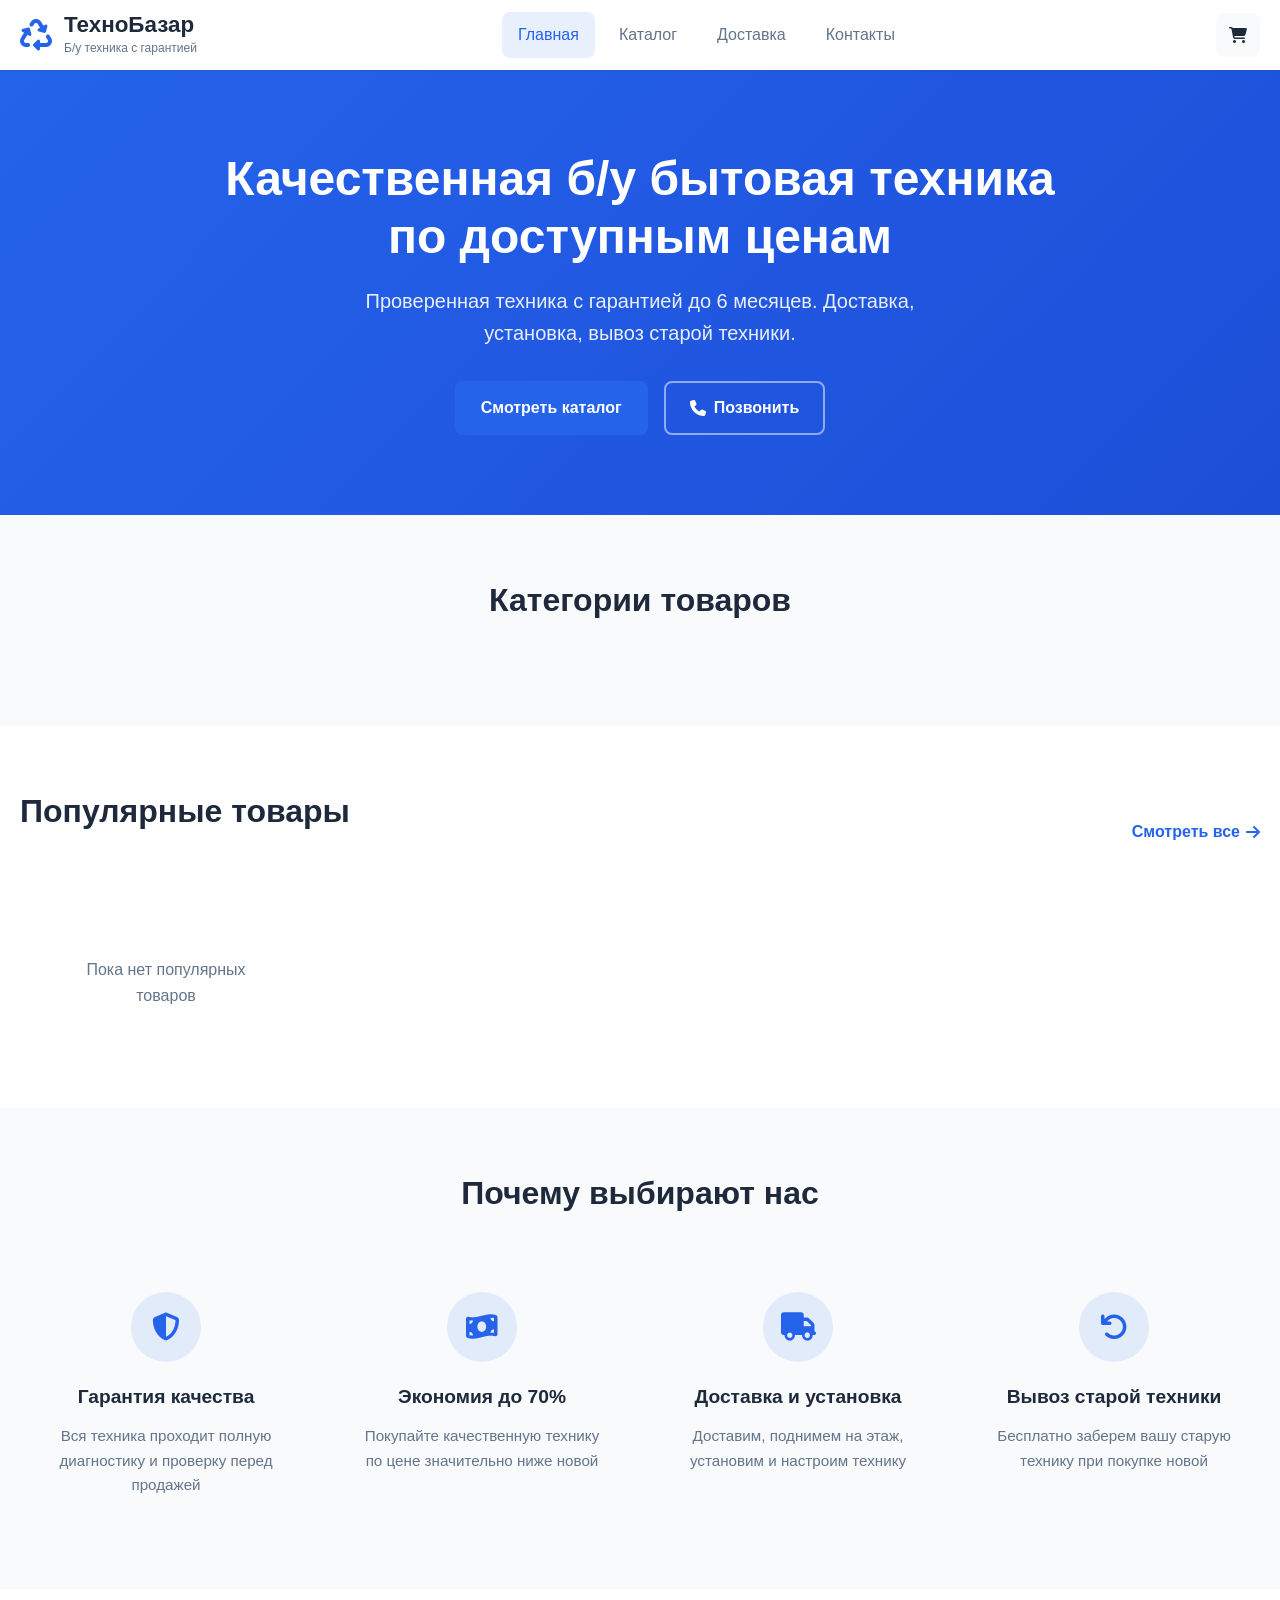
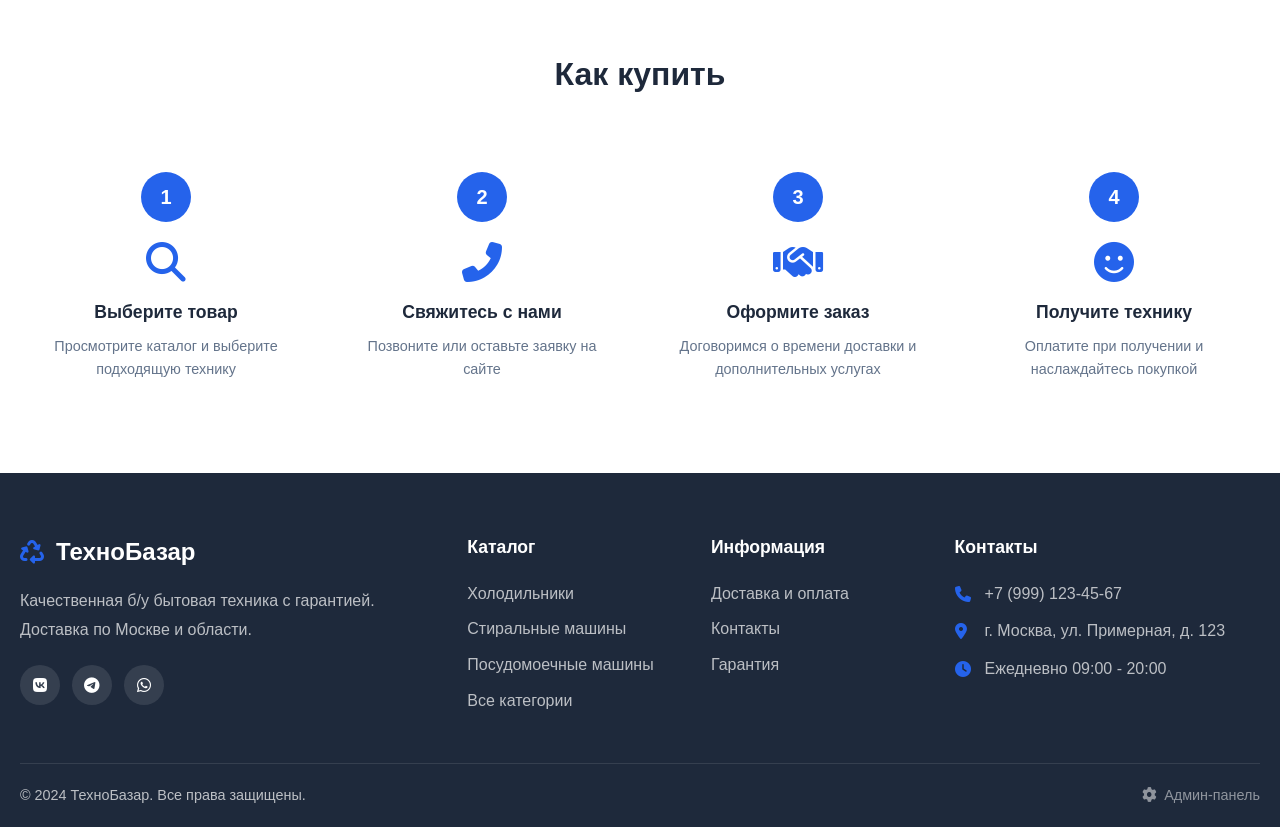
==== index.html @ 9d98b889 "Initial commit" ====
<!DOCTYPE html>
<html lang="ru">
<head>
    <meta charset="UTF-8">
    <meta name="viewport" content="width=device-width, initial-scale=1.0">
    <title>ТехноБазар - Б/у бытовая техника с гарантией</title>
    <link rel="stylesheet" href="css/style.css">
    <link rel="stylesheet" href="https://cdnjs.cloudflare.com/ajax/libs/font-awesome/6.4.0/css/all.min.css">
</head>
<body>
    <!-- Header -->
    <header class="header">
        <div class="container">
            <div class="header-content">
                <a href="index.html" class="logo">
                    <i class="fas fa-recycle"></i>
                    <div class="logo-text">
                        <span class="logo-name">ТехноБазар</span>
                        <span class="logo-tagline">Б/у техника с гарантией</span>
                    </div>
                </a>
                
                <nav class="main-nav" id="mainNav">
                    <a href="index.html" class="active">Главная</a>
                    <a href="catalog.html">Каталог</a>
                    <a href="delivery.html">Доставка</a>
                    <a href="contacts.html">Контакты</a>
                </nav>
                
                <div class="header-actions">
                    <a href="cart.html" class="cart-btn">
                        <i class="fas fa-shopping-cart"></i>
                        <span class="cart-count" id="cartCount">0</span>
                    </a>
                    <button class="mobile-menu-btn" id="mobileMenuBtn">
                        <i class="fas fa-bars"></i>
                    </button>
                </div>
            </div>
        </div>
    </header>

    <!-- Hero Section -->
    <section class="hero">
        <div class="container">
            <div class="hero-content">
                <h1>Качественная б/у бытовая техника<br>по доступным ценам</h1>
                <p>Проверенная техника с гарантией до 6 месяцев. Доставка, установка, вывоз старой техники.</p>
                <div class="hero-buttons">
                    <a href="catalog.html" class="btn btn-primary">Смотреть каталог</a>
                    <a href="tel:+79991234567" class="btn btn-outline">
                        <i class="fas fa-phone"></i> Позвонить
                    </a>
                </div>
            </div>
        </div>
    </section>

    <!-- Categories Section -->
    <section class="categories-section">
        <div class="container">
            <h2 class="section-title">Категории товаров</h2>
            <div class="categories-grid" id="categoriesGrid">
                <!-- Categories will be loaded by JS -->
            </div>
        </div>
    </section>

    <!-- Popular Products Section -->
    <section class="products-section">
        <div class="container">
            <div class="section-header">
                <h2 class="section-title">Популярные товары</h2>
                <a href="catalog.html" class="view-all">Смотреть все <i class="fas fa-arrow-right"></i></a>
            </div>
            <div class="products-grid" id="popularProducts">
                <!-- Products will be loaded by JS -->
            </div>
        </div>
    </section>

    <!-- Features Section -->
    <section class="features-section">
        <div class="container">
            <h2 class="section-title">Почему выбирают нас</h2>
            <div class="features-grid">
                <div class="feature-card">
                    <div class="feature-icon">
                        <i class="fas fa-shield-alt"></i>
                    </div>
                    <h3>Гарантия качества</h3>
                    <p>Вся техника проходит полную диагностику и проверку перед продажей</p>
                </div>
                <div class="feature-card">
                    <div class="feature-icon">
                        <i class="fas fa-money-bill-wave"></i>
                    </div>
                    <h3>Экономия до 70%</h3>
                    <p>Покупайте качественную технику по цене значительно ниже новой</p>
                </div>
                <div class="feature-card">
                    <div class="feature-icon">
                        <i class="fas fa-truck"></i>
                    </div>
                    <h3>Доставка и установка</h3>
                    <p>Доставим, поднимем на этаж, установим и настроим технику</p>
                </div>
                <div class="feature-card">
                    <div class="feature-icon">
                        <i class="fas fa-undo"></i>
                    </div>
                    <h3>Вывоз старой техники</h3>
                    <p>Бесплатно заберем вашу старую технику при покупке новой</p>
                </div>
            </div>
        </div>
    </section>

    <!-- How to Buy Section -->
    <section class="how-to-buy-section">
        <div class="container">
            <h2 class="section-title">Как купить</h2>
            <div class="steps-grid">
                <div class="step-card">
                    <div class="step-number">1</div>
                    <i class="fas fa-search"></i>
                    <h3>Выберите товар</h3>
                    <p>Просмотрите каталог и выберите подходящую технику</p>
                </div>
                <div class="step-card">
                    <div class="step-number">2</div>
                    <i class="fas fa-phone-alt"></i>
                    <h3>Свяжитесь с нами</h3>
                    <p>Позвоните или оставьте заявку на сайте</p>
                </div>
                <div class="step-card">
                    <div class="step-number">3</div>
                    <i class="fas fa-handshake"></i>
                    <h3>Оформите заказ</h3>
                    <p>Договоримся о времени доставки и дополнительных услугах</p>
                </div>
                <div class="step-card">
                    <div class="step-number">4</div>
                    <i class="fas fa-smile"></i>
                    <h3>Получите технику</h3>
                    <p>Оплатите при получении и наслаждайтесь покупкой</p>
                </div>
            </div>
        </div>
    </section>

    <!-- Footer -->
    <footer class="footer">
        <div class="container">
            <div class="footer-content">
                <div class="footer-about">
                    <div class="footer-logo">
                        <i class="fas fa-recycle"></i>
                        <span>ТехноБазар</span>
                    </div>
                    <p>Качественная б/у бытовая техника с гарантией. Доставка по Москве и области.</p>
                    <div class="social-links">
                        <a href="#"><i class="fab fa-vk"></i></a>
                        <a href="#"><i class="fab fa-telegram"></i></a>
                        <a href="#"><i class="fab fa-whatsapp"></i></a>
                    </div>
                </div>
                <div class="footer-links">
                    <h4>Каталог</h4>
                    <ul>
                        <li><a href="catalog.html?category=refrigerators">Холодильники</a></li>
                        <li><a href="catalog.html?category=washing-machines">Стиральные машины</a></li>
                        <li><a href="catalog.html?category=dishwashers">Посудомоечные машины</a></li>
                        <li><a href="catalog.html">Все категории</a></li>
                    </ul>
                </div>
                <div class="footer-links">
                    <h4>Информация</h4>
                    <ul>
                        <li><a href="delivery.html">Доставка и оплата</a></li>
                        <li><a href="contacts.html">Контакты</a></li>
                        <li><a href="warranty.html">Гарантия</a></li>
                    </ul>
                </div>
                <div class="footer-contacts">
                    <h4>Контакты</h4>
                    <p><i class="fas fa-phone"></i> <span id="footerPhone">+7 (999) 123-45-67</span></p>
                    <p><i class="fas fa-map-marker-alt"></i> <span id="footerAddress">г. Москва, ул. Примерная, д. 123</span></p>
                    <p><i class="fas fa-clock"></i> Ежедневно 09:00 - 20:00</p>
                </div>
            </div>
            <div class="footer-bottom">
                <p>&copy; 2024 ТехноБазар. Все права защищены.</p>
                <a href="admin/" class="admin-link"><i class="fas fa-cog"></i> Админ-панель</a>
            </div>
        </div>
    </footer>

    <script src="js/data.js"></script>
    <script src="js/cart.js"></script>
    <script src="js/main.js"></script>
</body>
</html>
---- css/style.css ----
/* ============================================
   ТЕХНОБАЗАР - Main Styles
   ============================================ */

/* CSS Variables */
:root {
    --primary: #2563eb;
    --primary-dark: #1d4ed8;
    --primary-light: #3b82f6;
    --secondary: #10b981;
    --accent: #f59e0b;
    --dark: #1e293b;
    --light: #f8fafc;
    --gray: #64748b;
    --gray-light: #e2e8f0;
    --danger: #ef4444;
    --success: #22c55e;
    --warning: #f59e0b;
    --white: #ffffff;
    --shadow-sm: 0 1px 2px rgba(0, 0, 0, 0.05);
    --shadow: 0 4px 6px -1px rgba(0, 0, 0, 0.1);
    --shadow-lg: 0 10px 15px -3px rgba(0, 0, 0, 0.1);
    --radius-sm: 8px;
    --radius: 12px;
    --radius-lg: 16px;
    --transition: all 0.3s ease;
}

/* Reset & Base */
*, *::before, *::after {
    box-sizing: border-box;
    margin: 0;
    padding: 0;
}

html {
    font-size: 16px;
    scroll-behavior: smooth;
}

body {
    font-family: -apple-system, BlinkMacSystemFont, 'Segoe UI', Roboto, 'Helvetica Neue', Arial, sans-serif;
    line-height: 1.6;
    color: var(--dark);
    background: var(--light);
}

a {
    color: inherit;
    text-decoration: none;
}

img {
    max-width: 100%;
    height: auto;
    display: block;
}

button {
    font-family: inherit;
    cursor: pointer;
}

/* Container */
.container {
    max-width: 1280px;
    margin: 0 auto;
    padding: 0 20px;
}

/* ============================================
   HEADER
   ============================================ */
.header {
    background: var(--white);
    box-shadow: var(--shadow-sm);
    position: sticky;
    top: 0;
    z-index: 100;
}

.header-content {
    display: flex;
    align-items: center;
    justify-content: space-between;
    height: 70px;
}

.logo {
    display: flex;
    align-items: center;
    gap: 12px;
}

.logo i {
    font-size: 2rem;
    color: var(--primary);
}

.logo-text {
    display: flex;
    flex-direction: column;
}

.logo-name {
    font-size: 1.4rem;
    font-weight: 700;
    color: var(--dark);
    line-height: 1.2;
}

.logo-tagline {
    font-size: 0.75rem;
    color: var(--gray);
}

.main-nav {
    display: flex;
    gap: 8px;
}

.main-nav a {
    padding: 10px 16px;
    border-radius: var(--radius-sm);
    font-weight: 500;
    color: var(--gray);
    transition: var(--transition);
}

.main-nav a:hover,
.main-nav a.active {
    color: var(--primary);
    background: rgba(37, 99, 235, 0.1);
}

.header-actions {
    display: flex;
    align-items: center;
    gap: 16px;
}

.cart-btn {
    position: relative;
    width: 44px;
    height: 44px;
    display: flex;
    align-items: center;
    justify-content: center;
    background: var(--light);
    border-radius: var(--radius-sm);
    color: var(--dark);
    transition: var(--transition);
}

.cart-btn:hover {
    background: var(--primary);
    color: var(--white);
}

.cart-btn.active {
    background: var(--primary);
    color: var(--white);
}

.cart-count {
    position: absolute;
    top: -5px;
    right: -5px;
    background: var(--danger);
    color: white;
    font-size: 0.7rem;
    font-weight: 700;
    width: 20px;
    height: 20px;
    border-radius: 50%;
    display: flex;
    align-items: center;
    justify-content: center;
    display: none;
}

.mobile-menu-btn {
    display: none;
    width: 44px;
    height: 44px;
    background: none;
    border: none;
    font-size: 1.3rem;
    color: var(--dark);
}

/* ============================================
   HERO SECTION
   ============================================ */
.hero {
    background: linear-gradient(135deg, var(--primary) 0%, var(--primary-dark) 100%);
    color: white;
    padding: 80px 0;
    text-align: center;
}

.hero-content h1 {
    font-size: 3rem;
    font-weight: 800;
    margin-bottom: 20px;
    line-height: 1.2;
}

.hero-content p {
    font-size: 1.25rem;
    opacity: 0.9;
    max-width: 600px;
    margin: 0 auto 32px;
}

.hero-buttons {
    display: flex;
    gap: 16px;
    justify-content: center;
    flex-wrap: wrap;
}

/* Buttons */
.btn {
    display: inline-flex;
    align-items: center;
    justify-content: center;
    gap: 8px;
    padding: 12px 24px;
    border-radius: var(--radius-sm);
    font-weight: 600;
    font-size: 1rem;
    border: 2px solid transparent;
    transition: var(--transition);
    cursor: pointer;
}

.btn-primary {
    background: var(--primary);
    color: white;
}

.btn-primary:hover {
    background: var(--primary-dark);
    transform: translateY(-2px);
    box-shadow: var(--shadow-lg);
}

.btn-outline {
    background: transparent;
    color: white;
    border-color: rgba(255, 255, 255, 0.5);
}

.btn-outline:hover {
    background: rgba(255, 255, 255, 0.1);
    border-color: white;
}

.btn-white {
    background: white;
    color: var(--primary);
}

.btn-white:hover {
    background: var(--light);
}

.btn-lg {
    padding: 16px 32px;
    font-size: 1.1rem;
}

.btn-sm {
    padding: 8px 16px;
    font-size: 0.9rem;
}

.btn-block {
    width: 100%;
}

.btn-text {
    background: none;
    color: var(--gray);
    padding: 8px;
}

.btn-text:hover {
    color: var(--danger);
}

.btn:disabled {
    opacity: 0.5;
    cursor: not-allowed;
}

/* ============================================
   CATEGORIES SECTION
   ============================================ */
.categories-section {
    padding: 60px 0;
}

.section-title {
    font-size: 2rem;
    font-weight: 700;
    text-align: center;
    margin-bottom: 40px;
    color: var(--dark);
}

.categories-grid {
    display: grid;
    grid-template-columns: repeat(auto-fit, minmax(280px, 1fr));
    gap: 24px;
}

.category-card {
    background: white;
    padding: 32px;
    border-radius: var(--radius);
    text-align: center;
    box-shadow: var(--shadow-sm);
    transition: var(--transition);
    border: 2px solid transparent;
}

.category-card:hover {
    transform: translateY(-5px);
    box-shadow: var(--shadow-lg);
    border-color: var(--primary);
}

.category-icon {
    font-size: 3rem;
    margin-bottom: 16px;
}

.category-card h3 {
    font-size: 1.25rem;
    margin-bottom: 8px;
}

.category-card p {
    color: var(--gray);
    font-size: 0.95rem;
    margin-bottom: 16px;
}

.category-link {
    color: var(--primary);
    font-weight: 600;
    display: inline-flex;
    align-items: center;
    gap: 6px;
}

.category-link i {
    transition: transform 0.2s;
}

.category-card:hover .category-link i {
    transform: translateX(4px);
}

/* ============================================
   PRODUCTS SECTION
   ============================================ */
.products-section {
    padding: 60px 0;
    background: white;
}

.section-header {
    display: flex;
    justify-content: space-between;
    align-items: center;
    margin-bottom: 40px;
}

.view-all {
    color: var(--primary);
    font-weight: 600;
    display: flex;
    align-items: center;
    gap: 6px;
}

.view-all:hover {
    gap: 10px;
}

.products-grid {
    display: grid;
    grid-template-columns: repeat(auto-fill, minmax(280px, 1fr));
    gap: 24px;
}

.product-card {
    background: white;
    border-radius: var(--radius);
    overflow: hidden;
    box-shadow: var(--shadow-sm);
    transition: var(--transition);
    border: 1px solid var(--gray-light);
}

.product-card:hover {
    transform: translateY(-5px);
    box-shadow: var(--shadow-lg);
}

.product-link {
    display: block;
}

.product-image {
    position: relative;
    aspect-ratio: 1;
    overflow: hidden;
    background: var(--light);
}

.product-image img {
    width: 100%;
    height: 100%;
    object-fit: cover;
    transition: transform 0.5s;
}

.product-card:hover .product-image img {
    transform: scale(1.05);
}

.product-badge {
    position: absolute;
    top: 12px;
    left: 12px;
    background: var(--danger);
    color: white;
    padding: 4px 12px;
    border-radius: 20px;
    font-size: 0.8rem;
    font-weight: 600;
}

.product-badge.popular {
    background: var(--accent);
}

.product-info {
    padding: 20px;
}

.product-category {
    font-size: 0.85rem;
    color: var(--primary);
    font-weight: 600;
    text-transform: uppercase;
    letter-spacing: 0.5px;
}

.product-name {
    font-size: 1.1rem;
    font-weight: 600;
    margin: 8px 0 12px;
    color: var(--dark);
    line-height: 1.4;
}

.product-specs {
    display: flex;
    gap: 16px;
    margin-bottom: 16px;
}

.product-specs span {
    font-size: 0.85rem;
    color: var(--gray);
}

.product-specs i {
    color: var(--accent);
}

.product-price {
    display: flex;
    align-items: center;
    gap: 12px;
}

.current-price {
    font-size: 1.4rem;
    font-weight: 700;
    color: var(--primary);
}

.old-price {
    font-size: 1rem;
    color: var(--gray);
    text-decoration: line-through;
}

.add-to-cart {
    width: 100%;
    padding: 14px;
    background: var(--primary);
    color: white;
    border: none;
    font-weight: 600;
    transition: var(--transition);
}

.add-to-cart:hover {
    background: var(--primary-dark);
}

.no-products {
    text-align: center;
    padding: 40px;
    color: var(--gray);
}

/* ============================================
   FEATURES SECTION
   ============================================ */
.features-section {
    padding: 60px 0;
}

.features-grid {
    display: grid;
    grid-template-columns: repeat(auto-fit, minmax(250px, 1fr));
    gap: 24px;
}

.feature-card {
    text-align: center;
    padding: 32px 24px;
}

.feature-icon {
    width: 70px;
    height: 70px;
    background: rgba(37, 99, 235, 0.1);
    border-radius: 50%;
    display: flex;
    align-items: center;
    justify-content: center;
    margin: 0 auto 20px;
    font-size: 1.75rem;
    color: var(--primary);
}

.feature-card h3 {
    font-size: 1.2rem;
    margin-bottom: 12px;
}

.feature-card p {
    color: var(--gray);
    font-size: 0.95rem;
}

/* ============================================
   HOW TO BUY SECTION
   ============================================ */
.how-to-buy-section {
    padding: 60px 0;
    background: white;
}

.steps-grid {
    display: grid;
    grid-template-columns: repeat(auto-fit, minmax(220px, 1fr));
    gap: 24px;
}

.step-card {
    text-align: center;
    padding: 32px 24px;
    position: relative;
}

.step-number {
    width: 50px;
    height: 50px;
    background: var(--primary);
    color: white;
    border-radius: 50%;
    display: flex;
    align-items: center;
    justify-content: center;
    font-size: 1.25rem;
    font-weight: 700;
    margin: 0 auto 20px;
}

.step-card i {
    font-size: 2.5rem;
    color: var(--primary);
    margin-bottom: 16px;
}

.step-card h3 {
    font-size: 1.1rem;
    margin-bottom: 8px;
}

.step-card p {
    color: var(--gray);
    font-size: 0.9rem;
}
/* ============================================
   ТЕХНОБАЗАР - Main Styles (continued)
   ============================================ */

/* ============================================
   PAGE HEADER
   ============================================ */
.page-header {
    background: linear-gradient(135deg, var(--dark) 0%, #334155 100%);
    color: white;
    padding: 40px 0;
}

.page-header h1 {
    font-size: 2rem;
    font-weight: 700;
    margin-bottom: 12px;
}

.breadcrumbs {
    display: flex;
    align-items: center;
    gap: 10px;
    font-size: 0.9rem;
    color: rgba(255, 255, 255, 0.7);
}

.breadcrumbs a {
    color: white;
}

.breadcrumbs a:hover {
    text-decoration: underline;
}

/* ============================================
   SEARCH SECTION
   ============================================ */
.search-section {
    padding: 24px 0;
    background: white;
    border-bottom: 1px solid var(--gray-light);
}

.search-box {
    display: flex;
    max-width: 700px;
    margin: 0 auto;
    background: var(--light);
    border-radius: var(--radius);
    overflow: hidden;
    border: 2px solid var(--gray-light);
    transition: var(--transition);
}

.search-box:focus-within {
    border-color: var(--primary);
}

.search-box i {
    padding: 16px;
    color: var(--gray);
}

.search-box input {
    flex: 1;
    border: none;
    background: transparent;
    padding: 16px 0;
    font-size: 1rem;
    outline: none;
}

.search-btn {
    padding: 16px 24px;
    background: var(--primary);
    color: white;
    border: none;
    font-weight: 600;
    cursor: pointer;
}

.search-btn:hover {
    background: var(--primary-dark);
}

/* ============================================
   CATALOG SECTION
   ============================================ */
.catalog-section {
    padding: 40px 0;
}

.catalog-layout {
    display: grid;
    grid-template-columns: 280px 1fr;
    gap: 40px;
}

/* Filters Sidebar */
.filters-sidebar {
    background: white;
    border-radius: var(--radius);
    padding: 24px;
    height: fit-content;
    position: sticky;
    top: 90px;
}

.filters-header {
    display: flex;
    justify-content: space-between;
    align-items: center;
    margin-bottom: 24px;
    padding-bottom: 16px;
    border-bottom: 2px solid var(--gray-light);
}

.filters-header h3 {
    display: flex;
    align-items: center;
    gap: 8px;
    font-size: 1.1rem;
}

.close-filters {
    display: none;
    background: none;
    border: none;
    font-size: 1.2rem;
    color: var(--gray);
    cursor: pointer;
}

.filter-group {
    margin-bottom: 24px;
}

.filter-title {
    font-size: 1rem;
    font-weight: 600;
    margin-bottom: 12px;
    color: var(--dark);
}

.filter-options {
    display: flex;
    flex-direction: column;
    gap: 8px;
}

.filter-checkbox {
    display: flex;
    align-items: center;
    gap: 10px;
    cursor: pointer;
    padding: 6px 0;
    font-size: 0.95rem;
    color: var(--gray);
    transition: var(--transition);
}

.filter-checkbox:hover {
    color: var(--primary);
}

.filter-checkbox input {
    width: 18px;
    height: 18px;
    accent-color: var(--primary);
    cursor: pointer;
}

.price-range {
    display: flex;
    align-items: center;
    gap: 10px;
}

.price-range input {
    flex: 1;
    padding: 10px 12px;
    border: 1px solid var(--gray-light);
    border-radius: var(--radius-sm);
    font-size: 0.95rem;
}

.price-range span {
    color: var(--gray);
}

/* Products Area */
.products-toolbar {
    display: flex;
    justify-content: space-between;
    align-items: center;
    margin-bottom: 24px;
    flex-wrap: wrap;
    gap: 16px;
}

.filters-toggle {
    display: none;
    padding: 10px 16px;
    background: white;
    border: 1px solid var(--gray-light);
    border-radius: var(--radius-sm);
    font-weight: 600;
    gap: 8px;
}

.products-count {
    color: var(--gray);
}

.sort-select select {
    padding: 10px 16px;
    border: 1px solid var(--gray-light);
    border-radius: var(--radius-sm);
    background: white;
    font-size: 0.95rem;
    cursor: pointer;
}

.no-results {
    text-align: center;
    padding: 60px 20px;
}

.no-results i {
    font-size: 4rem;
    color: var(--gray-light);
    margin-bottom: 20px;
}

.no-results h3 {
    font-size: 1.5rem;
    margin-bottom: 12px;
}

.no-results p {
    color: var(--gray);
    margin-bottom: 24px;
}

/* ============================================
   PRODUCT DETAIL PAGE
   ============================================ */
.product-section {
    padding: 40px 0;
}

.product-section .breadcrumbs {
    margin-bottom: 24px;
    color: var(--gray);
}

.product-section .breadcrumbs a {
    color: var(--primary);
}

.product-detail {
    display: grid;
    grid-template-columns: 1fr 1fr;
    gap: 60px;
}

/* Product Gallery */
.product-gallery {
    position: sticky;
    top: 90px;
    height: fit-content;
}

.main-image {
    position: relative;
    border-radius: var(--radius);
    overflow: hidden;
    background: var(--light);
    aspect-ratio: 1;
}

.main-image img {
    width: 100%;
    height: 100%;
    object-fit: cover;
}

.discount-badge {
    position: absolute;
    top: 20px;
    left: 20px;
    background: var(--danger);
    color: white;
    padding: 8px 16px;
    border-radius: var(--radius-sm);
    font-weight: 700;
    font-size: 1.1rem;
}

.thumbnail-list {
    display: flex;
    gap: 12px;
    margin-top: 16px;
}

.thumbnail {
    width: 80px;
    height: 80px;
    border-radius: var(--radius-sm);
    overflow: hidden;
    cursor: pointer;
    border: 2px solid transparent;
    opacity: 0.7;
    transition: var(--transition);
}

.thumbnail:hover,
.thumbnail.active {
    border-color: var(--primary);
    opacity: 1;
}

.thumbnail img {
    width: 100%;
    height: 100%;
    object-fit: cover;
}

/* Product Details */
.product-details {
    padding: 20px 0;
}

.product-header {
    margin-bottom: 24px;
}

.product-header .product-category {
    font-size: 0.9rem;
}

.product-header h1 {
    font-size: 2rem;
    font-weight: 700;
    margin: 12px 0 16px;
}

.product-meta {
    display: flex;
    flex-wrap: wrap;
    gap: 16px;
}

.meta-item {
    display: flex;
    align-items: center;
    gap: 6px;
    padding: 6px 14px;
    background: var(--light);
    border-radius: 20px;
    font-size: 0.9rem;
    color: var(--gray);
}

.meta-item i {
    color: var(--accent);
}

.meta-item.available {
    background: rgba(34, 197, 94, 0.1);
    color: var(--success);
}

.meta-item.available i {
    color: var(--success);
}

.meta-item.unavailable {
    background: rgba(239, 68, 68, 0.1);
    color: var(--danger);
}

.meta-item.condition-excellent,
.meta-item.condition-new {
    background: rgba(34, 197, 94, 0.1);
    color: var(--success);
}

.meta-item.condition-good {
    background: rgba(245, 158, 11, 0.1);
    color: var(--accent);
}

.product-price-block {
    background: var(--light);
    padding: 24px;
    border-radius: var(--radius);
    margin-bottom: 24px;
}

.price-main {
    display: flex;
    align-items: center;
    gap: 16px;
    margin-bottom: 8px;
}

.price-main .current-price {
    font-size: 2.5rem;
}

.price-main .old-price {
    font-size: 1.25rem;
}

.economy {
    color: var(--success);
    font-weight: 600;
}

.product-description {
    margin-bottom: 32px;
}

.product-description h3,
.product-specs-block h3 {
    font-size: 1.2rem;
    margin-bottom: 16px;
    padding-bottom: 10px;
    border-bottom: 2px solid var(--gray-light);
}

.product-description p {
    color: var(--gray);
    line-height: 1.8;
}

.specs-table {
    width: 100%;
}

.specs-table tr {
    border-bottom: 1px solid var(--gray-light);
}

.specs-table td {
    padding: 12px 0;
}

.specs-table td:first-child {
    color: var(--gray);
    width: 50%;
}

.specs-table td:last-child {
    font-weight: 600;
}

.product-actions {
    display: flex;
    gap: 16px;
    margin: 32px 0;
}

.quantity-selector {
    display: flex;
    align-items: center;
    border: 2px solid var(--gray-light);
    border-radius: var(--radius-sm);
    overflow: hidden;
}

.qty-btn {
    width: 48px;
    height: 48px;
    background: none;
    border: none;
    font-size: 1.25rem;
    font-weight: 600;
    color: var(--dark);
    cursor: pointer;
    transition: var(--transition);
}

.qty-btn:hover {
    background: var(--light);
}

.quantity-selector input {
    width: 60px;
    height: 48px;
    border: none;
    text-align: center;
    font-size: 1rem;
    font-weight: 600;
}

.add-to-cart-main {
    flex: 1;
}

.product-benefits {
    display: grid;
    grid-template-columns: repeat(3, 1fr);
    gap: 16px;
}

.benefit-item {
    text-align: center;
    padding: 20px;
    background: var(--light);
    border-radius: var(--radius);
}

.benefit-item i {
    font-size: 1.5rem;
    color: var(--primary);
    margin-bottom: 8px;
}

.benefit-item span {
    display: block;
    font-size: 0.85rem;
    color: var(--gray);
}

.not-found {
    text-align: center;
    padding: 80px 20px;
    grid-column: 1 / -1;
}

.not-found i {
    font-size: 5rem;
    color: var(--gray-light);
    margin-bottom: 24px;
}

.not-found h2 {
    font-size: 1.75rem;
    margin-bottom: 12px;
}

.not-found p {
    color: var(--gray);
    margin-bottom: 24px;
}

/* Similar Products */
.similar-products-section {
    padding: 60px 0;
    background: white;
}


/* ============================================
   CART PAGE
   ============================================ */
.cart-section {
    padding: 40px 0 80px;
}

.cart-empty {
    text-align: center;
    padding: 80px 20px;
}

.cart-empty i {
    font-size: 5rem;
    color: var(--gray-light);
    margin-bottom: 24px;
}

.cart-empty h2 {
    font-size: 1.75rem;
    margin-bottom: 12px;
}

.cart-empty p {
    color: var(--gray);
    margin-bottom: 24px;
}

.cart-layout {
    display: grid;
    grid-template-columns: 1fr 380px;
    gap: 40px;
}

/* Cart Items */
.cart-item {
    display: grid;
    grid-template-columns: 100px 1fr auto auto auto;
    gap: 20px;
    align-items: center;
    padding: 24px;
    background: white;
    border-radius: var(--radius);
    margin-bottom: 16px;
    box-shadow: var(--shadow-sm);
}

.cart-item-image {
    width: 100px;
    height: 100px;
    border-radius: var(--radius-sm);
    overflow: hidden;
    background: var(--light);
}

.cart-item-image img {
    width: 100%;
    height: 100%;
    object-fit: cover;
}

.cart-item-info h4 {
    font-size: 1.1rem;
    margin-bottom: 6px;
}

.cart-item-info h4 a {
    color: var(--dark);
}

.cart-item-info h4 a:hover {
    color: var(--primary);
}

.cart-item-price {
    color: var(--primary);
    font-weight: 600;
    font-size: 1.1rem;
}

.cart-item-quantity {
    display: flex;
    align-items: center;
    border: 1px solid var(--gray-light);
    border-radius: var(--radius-sm);
    overflow: hidden;
}

.cart-item-quantity .qty-btn {
    width: 36px;
    height: 36px;
}

.cart-item-quantity input {
    width: 50px;
    height: 36px;
    border: none;
    text-align: center;
    font-weight: 600;
}

.cart-item-total {
    font-size: 1.2rem;
    font-weight: 700;
    color: var(--dark);
}

.cart-item-remove {
    width: 36px;
    height: 36px;
    background: none;
    border: none;
    color: var(--gray);
    font-size: 1.1rem;
    cursor: pointer;
    transition: var(--transition);
}

.cart-item-remove:hover {
    color: var(--danger);
}

.cart-actions {
    display: flex;
    justify-content: space-between;
    margin-top: 24px;
}

/* Cart Summary */
.cart-summary {
    background: white;
    border-radius: var(--radius);
    padding: 24px;
    box-shadow: var(--shadow-sm);
    height: fit-content;
    position: sticky;
    top: 90px;
}

.cart-summary h3 {
    font-size: 1.25rem;
    margin-bottom: 20px;
    padding-bottom: 16px;
    border-bottom: 2px solid var(--gray-light);
}

.summary-row {
    display: flex;
    justify-content: space-between;
    margin-bottom: 12px;
    color: var(--gray);
}

.summary-row.summary-total {
    margin-top: 20px;
    padding-top: 20px;
    border-top: 2px solid var(--gray-light);
    font-size: 1.25rem;
    font-weight: 700;
    color: var(--dark);
}

/* Delivery Calculator in Cart */
.delivery-calculator {
    background: var(--light);
    padding: 20px;
    border-radius: var(--radius-sm);
    margin: 20px 0;
}

.delivery-calculator h4 {
    font-size: 1rem;
    margin-bottom: 16px;
    display: flex;
    align-items: center;
    gap: 8px;
}

.calc-field {
    margin-bottom: 12px;
}

.calc-field label {
    display: block;
    font-size: 0.85rem;
    color: var(--gray);
    margin-bottom: 6px;
}

.calc-field input[type="number"] {
    width: 100%;
    padding: 10px 12px;
    border: 1px solid var(--gray-light);
    border-radius: var(--radius-sm);
}

.calc-field.checkbox label {
    display: flex;
    align-items: center;
    gap: 8px;
    cursor: pointer;
}

.calc-field.checkbox input {
    width: 18px;
    height: 18px;
    accent-color: var(--primary);
}

.delivery-result {
    margin-top: 16px;
    padding-top: 16px;
    border-top: 1px solid var(--gray-light);
}

.payment-info {
    display: flex;
    align-items: center;
    gap: 12px;
    padding: 16px;
    background: rgba(37, 99, 235, 0.05);
    border-radius: var(--radius-sm);
    margin-top: 20px;
}

.payment-info i {
    color: var(--primary);
    font-size: 1.25rem;
}

.payment-info p {
    font-size: 0.9rem;
    color: var(--gray);
}

/* Checkout Section */
.checkout-section {
    margin-top: 40px;
    padding-top: 40px;
    border-top: 1px solid var(--gray-light);
}

.checkout-section h2 {
    font-size: 1.5rem;
    margin-bottom: 24px;
}

.checkout-form {
    max-width: 700px;
}

.form-row {
    display: grid;
    grid-template-columns: 1fr 1fr;
    gap: 20px;
    margin-bottom: 20px;
}

.form-group {
    margin-bottom: 20px;
}

.form-group label {
    display: block;
    margin-bottom: 8px;
    font-weight: 500;
}

.form-group input,
.form-group select,
.form-group textarea {
    width: 100%;
    padding: 12px 16px;
    border: 2px solid var(--gray-light);
    border-radius: var(--radius-sm);
    font-size: 1rem;
    transition: var(--transition);
}

.form-group input:focus,
.form-group select:focus,
.form-group textarea:focus {
    outline: none;
    border-color: var(--primary);
}

.form-group.checkbox label {
    display: flex;
    align-items: center;
    gap: 10px;
    cursor: pointer;
}

.form-group.checkbox input {
    width: auto;
}

/* ============================================
   INFO PAGES (DELIVERY, CONTACTS)
   ============================================ */
.info-section {
    padding: 60px 0;
}

.info-grid {
    display: grid;
    grid-template-columns: repeat(auto-fit, minmax(280px, 1fr));
    gap: 24px;
}

.info-card {
    background: white;
    padding: 32px;
    border-radius: var(--radius);
    box-shadow: var(--shadow-sm);
}

.info-icon {
    width: 60px;
    height: 60px;
    background: rgba(37, 99, 235, 0.1);
    border-radius: 50%;
    display: flex;
    align-items: center;
    justify-content: center;
    margin-bottom: 20px;
    font-size: 1.5rem;
    color: var(--primary);
}

.info-card h3 {
    font-size: 1.25rem;
    margin-bottom: 12px;
}

.info-card p {
    color: var(--gray);
    margin-bottom: 16px;
    font-size: 0.95rem;
}

.info-card ul {
    list-style: none;
}

.info-card li {
    padding: 8px 0;
    border-bottom: 1px solid var(--gray-light);
    font-size: 0.95rem;
}

.info-card li:last-child {
    border-bottom: none;
}

/* Calculator Section */
.calculator-section {
    padding: 60px 0;
    background: var(--light);
}

.calculator-box {
    max-width: 800px;
    margin: 0 auto;
    background: white;
    padding: 40px;
    border-radius: var(--radius-lg);
    box-shadow: var(--shadow);
}

.calculator-box h2 {
    text-align: center;
    margin-bottom: 8px;
    display: flex;
    align-items: center;
    justify-content: center;
    gap: 12px;
}

.calculator-box > p {
    text-align: center;
    color: var(--gray);
    margin-bottom: 32px;
}

.calculator-form {
    margin-top: 24px;
}

.calc-row {
    display: grid;
    grid-template-columns: 1fr 1fr;
    gap: 20px;
    margin-bottom: 20px;
}

.calc-field label {
    display: block;
    margin-bottom: 8px;
    font-weight: 500;
}

.calc-field input,
.calc-field select {
    width: 100%;
    padding: 12px 16px;
    border: 2px solid var(--gray-light);
    border-radius: var(--radius-sm);
    font-size: 1rem;
}

.checkbox-field label {
    display: flex;
    align-items: center;
    gap: 10px;
    cursor: pointer;
}

.checkbox-field input {
    width: 20px;
    height: 20px;
    accent-color: var(--primary);
}

.calculator-result {
    background: var(--light);
    padding: 24px;
    border-radius: var(--radius);
    margin-top: 24px;
}

.calculator-result h3 {
    font-size: 1.1rem;
    margin-bottom: 16px;
    padding-bottom: 12px;
    border-bottom: 2px solid var(--gray-light);
}

.result-items {
    margin-bottom: 16px;
}

.result-item {
    display: flex;
    justify-content: space-between;
    padding: 10px 0;
    color: var(--gray);
}

.result-total {
    display: flex;
    justify-content: space-between;
    padding-top: 16px;
    border-top: 2px solid var(--gray-light);
    font-size: 1.25rem;
    font-weight: 700;
}

/* CTA Section */
.cta-section {
    padding: 60px 0;
}

.cta-box {
    background: linear-gradient(135deg, var(--primary) 0%, var(--primary-dark) 100%);
    color: white;
    padding: 60px;
    border-radius: var(--radius-lg);
    text-align: center;
}

.cta-box h2 {
    font-size: 2rem;
    margin-bottom: 12px;
}

.cta-box p {
    opacity: 0.9;
    margin-bottom: 24px;
}

.cta-buttons {
    display: flex;
    gap: 16px;
    justify-content: center;
}


/* ============================================
   CONTACTS PAGE
   ============================================ */
.contacts-section {
    padding: 60px 0;
}

.contacts-layout {
    display: grid;
    grid-template-columns: 1fr 1fr;
    gap: 60px;
}

.contact-info h2 {
    font-size: 2rem;
    margin-bottom: 12px;
}

.contact-info > p {
    color: var(--gray);
    margin-bottom: 32px;
}

.contact-cards {
    display: flex;
    flex-direction: column;
    gap: 20px;
    margin-bottom: 32px;
}

.contact-card {
    display: flex;
    align-items: flex-start;
    gap: 16px;
    padding: 20px;
    background: white;
    border-radius: var(--radius);
    box-shadow: var(--shadow-sm);
}

.contact-icon {
    width: 50px;
    height: 50px;
    background: rgba(37, 99, 235, 0.1);
    border-radius: 50%;
    display: flex;
    align-items: center;
    justify-content: center;
    color: var(--primary);
    font-size: 1.25rem;
    flex-shrink: 0;
}

.contact-details h4 {
    font-size: 1rem;
    margin-bottom: 8px;
}

.contact-details p,
.contact-details a {
    color: var(--gray);
}

.contact-details a:hover {
    color: var(--primary);
}

.map-link {
    color: var(--primary) !important;
    font-weight: 600;
    font-size: 0.9rem;
}

.working-hours {
    list-style: none;
}

.working-hours li {
    display: flex;
    justify-content: space-between;
    padding: 4px 0;
}

.working-hours span {
    font-weight: 600;
}

.social-block h4 {
    margin-bottom: 16px;
}

.social-links-large {
    display: flex;
    gap: 12px;
}

.social-link {
    display: flex;
    align-items: center;
    gap: 8px;
    padding: 12px 20px;
    border-radius: var(--radius-sm);
    color: white;
    font-weight: 600;
    transition: var(--transition);
}

.social-link:hover {
    transform: translateY(-3px);
}

.social-link.vk {
    background: #4a76a8;
}

.social-link.telegram {
    background: #0088cc;
}

.social-link.whatsapp {
    background: #25d366;
}

/* Contact Form */
.contact-form-wrapper {
    background: white;
    padding: 32px;
    border-radius: var(--radius);
    box-shadow: var(--shadow-sm);
}

.contact-form-wrapper h3 {
    font-size: 1.25rem;
    margin-bottom: 24px;
}

.contact-form .form-group {
    margin-bottom: 16px;
}

/* Map Section */
.map-section {
    padding: 60px 0 0;
}

.map-container {
    margin-top: 32px;
}

.map-container iframe {
    display: block;
}

/* ============================================
   MODAL
   ============================================ */
.modal {
    display: none;
    position: fixed;
    top: 0;
    left: 0;
    right: 0;
    bottom: 0;
    background: rgba(0, 0, 0, 0.5);
    z-index: 1000;
    align-items: center;
    justify-content: center;
    padding: 20px;
}

.modal.active {
    display: flex;
}

.modal-content {
    background: white;
    border-radius: var(--radius);
    max-width: 500px;
    width: 100%;
    padding: 40px;
    text-align: center;
    animation: modalSlide 0.3s ease;
}

@keyframes modalSlide {
    from {
        opacity: 0;
        transform: translateY(-30px);
    }
    to {
        opacity: 1;
        transform: translateY(0);
    }
}

.modal-success i {
    font-size: 4rem;
    color: var(--success);
    margin-bottom: 20px;
}

.modal-success h2 {
    font-size: 1.5rem;
    margin-bottom: 12px;
}

.modal-success p {
    color: var(--gray);
    margin-bottom: 20px;
}

.order-number {
    background: var(--light);
    padding: 12px 20px;
    border-radius: var(--radius-sm);
    font-size: 1.1rem;
    margin-bottom: 24px;
}

.order-number span {
    font-weight: 700;
    color: var(--primary);
}

/* ============================================
   FOOTER
   ============================================ */
.footer {
    background: var(--dark);
    color: rgba(255, 255, 255, 0.7);
    padding: 60px 0 0;
}

.footer-content {
    display: grid;
    grid-template-columns: 2fr 1fr 1fr 1.5fr;
    gap: 40px;
    padding-bottom: 40px;
    border-bottom: 1px solid rgba(255, 255, 255, 0.1);
}

.footer-logo {
    display: flex;
    align-items: center;
    gap: 12px;
    font-size: 1.5rem;
    font-weight: 700;
    color: white;
    margin-bottom: 16px;
}

.footer-logo i {
    color: var(--primary);
}

.footer-about p {
    margin-bottom: 20px;
    line-height: 1.8;
}

.social-links {
    display: flex;
    gap: 12px;
}

.social-links a {
    width: 40px;
    height: 40px;
    background: rgba(255, 255, 255, 0.1);
    border-radius: 50%;
    display: flex;
    align-items: center;
    justify-content: center;
    color: white;
    transition: var(--transition);
}

.social-links a:hover {
    background: var(--primary);
    transform: translateY(-3px);
}

.footer-links h4,
.footer-contacts h4 {
    color: white;
    font-size: 1.1rem;
    margin-bottom: 20px;
}

.footer-links ul {
    list-style: none;
}

.footer-links li {
    margin-bottom: 10px;
}

.footer-links a:hover {
    color: white;
}

.footer-contacts p {
    display: flex;
    align-items: center;
    gap: 10px;
    margin-bottom: 12px;
}

.footer-contacts i {
    color: var(--primary);
    width: 20px;
}

.footer-bottom {
    display: flex;
    justify-content: space-between;
    align-items: center;
    padding: 20px 0;
    font-size: 0.9rem;
}

.admin-link {
    display: flex;
    align-items: center;
    gap: 8px;
    color: rgba(255, 255, 255, 0.5);
    transition: var(--transition);
}

.admin-link:hover {
    color: white;
}

/* ============================================
   RESPONSIVE DESIGN
   ============================================ */
@media (max-width: 1024px) {
    .catalog-layout {
        grid-template-columns: 1fr;
    }
    
    .filters-sidebar {
        position: fixed;
        top: 0;
        left: 0;
        right: 0;
        bottom: 0;
        z-index: 200;
        border-radius: 0;
        transform: translateX(-100%);
        transition: transform 0.3s ease;
        overflow-y: auto;
    }
    
    .filters-sidebar.active {
        transform: translateX(0);
    }
    
    .close-filters {
        display: block;
    }
    
    .filters-toggle {
        display: flex;
    }
    
    .product-detail {
        grid-template-columns: 1fr;
        gap: 40px;
    }
    
    .product-gallery {
        position: static;
    }
    
    .cart-layout {
        grid-template-columns: 1fr;
    }
    
    .cart-summary {
        position: static;
    }
    
    .contacts-layout {
        grid-template-columns: 1fr;
    }
    
    .footer-content {
        grid-template-columns: 1fr 1fr;
    }
}

@media (max-width: 768px) {
    .main-nav {
        display: none;
        position: absolute;
        top: 70px;
        left: 0;
        right: 0;
        background: white;
        flex-direction: column;
        padding: 20px;
        box-shadow: var(--shadow);
    }
    
    .main-nav.active {
        display: flex;
    }
    
    .mobile-menu-btn {
        display: block;
    }
    
    .hero {
        padding: 60px 0;
    }
    
    .hero-content h1 {
        font-size: 2rem;
    }
    
    .section-title {
        font-size: 1.5rem;
    }
    
    .products-grid {
        grid-template-columns: repeat(2, 1fr);
        gap: 16px;
    }
    
    .product-card {
        font-size: 0.9rem;
    }
    
    .cart-item {
        grid-template-columns: 80px 1fr auto;
        gap: 12px;
    }
    
    .cart-item-image {
        width: 80px;
        height: 80px;
    }
    
    .cart-item-total,
    .cart-item-remove {
        grid-column: 3;
    }
    
    .cart-item-quantity {
        grid-column: 2;
        justify-self: start;
    }
    
    .form-row {
        grid-template-columns: 1fr;
        gap: 0;
    }
    
    .calc-row {
        grid-template-columns: 1fr;
    }
    
    .calc-row .checkbox-field {
        margin-top: 10px;
    }
    
    .product-benefits {
        grid-template-columns: 1fr;
    }
    
    .product-actions {
        flex-direction: column;
    }
    
    .cta-box {
        padding: 40px 24px;
    }
    
    .cta-box h2 {
        font-size: 1.5rem;
    }
    
    .cta-buttons {
        flex-direction: column;
    }
    
    .footer-content {
        grid-template-columns: 1fr;
        text-align: center;
        gap: 30px;
    }
    
    .social-links {
        justify-content: center;
    }
    
    .footer-contacts p {
        justify-content: center;
    }
    
    .footer-bottom {
        flex-direction: column;
        gap: 12px;
        text-align: center;
    }
    
    .info-grid,
    .features-grid,
    .steps-grid,
    .categories-grid {
        grid-template-columns: 1fr;
    }
}

@media (max-width: 480px) {
    .products-grid {
        grid-template-columns: 1fr;
    }
    
    .section-header {
        flex-direction: column;
        align-items: flex-start;
        gap: 12px;
    }
    
    .calculator-box {
        padding: 24px;
    }
    
    .hero-content h1 {
        font-size: 1.75rem;
    }
    
    .price-main .current-price {
        font-size: 1.75rem;
    }
}
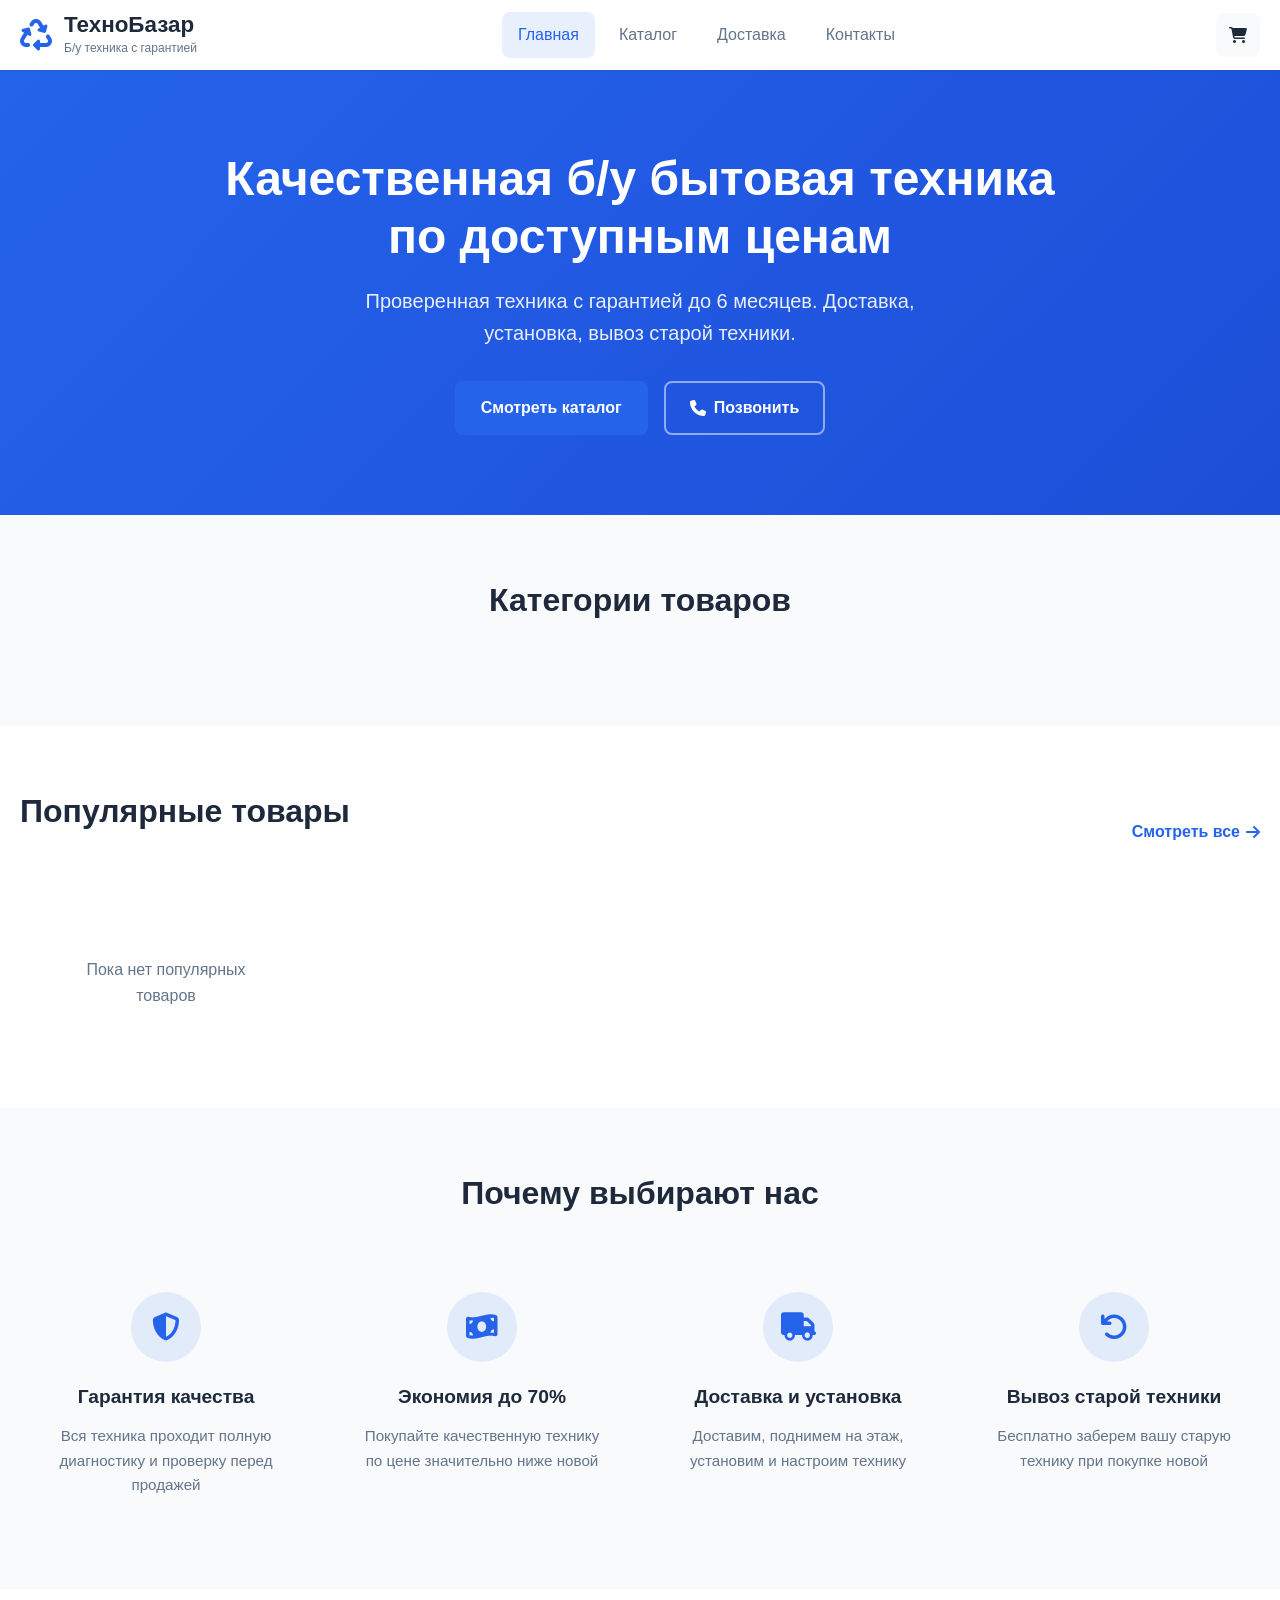
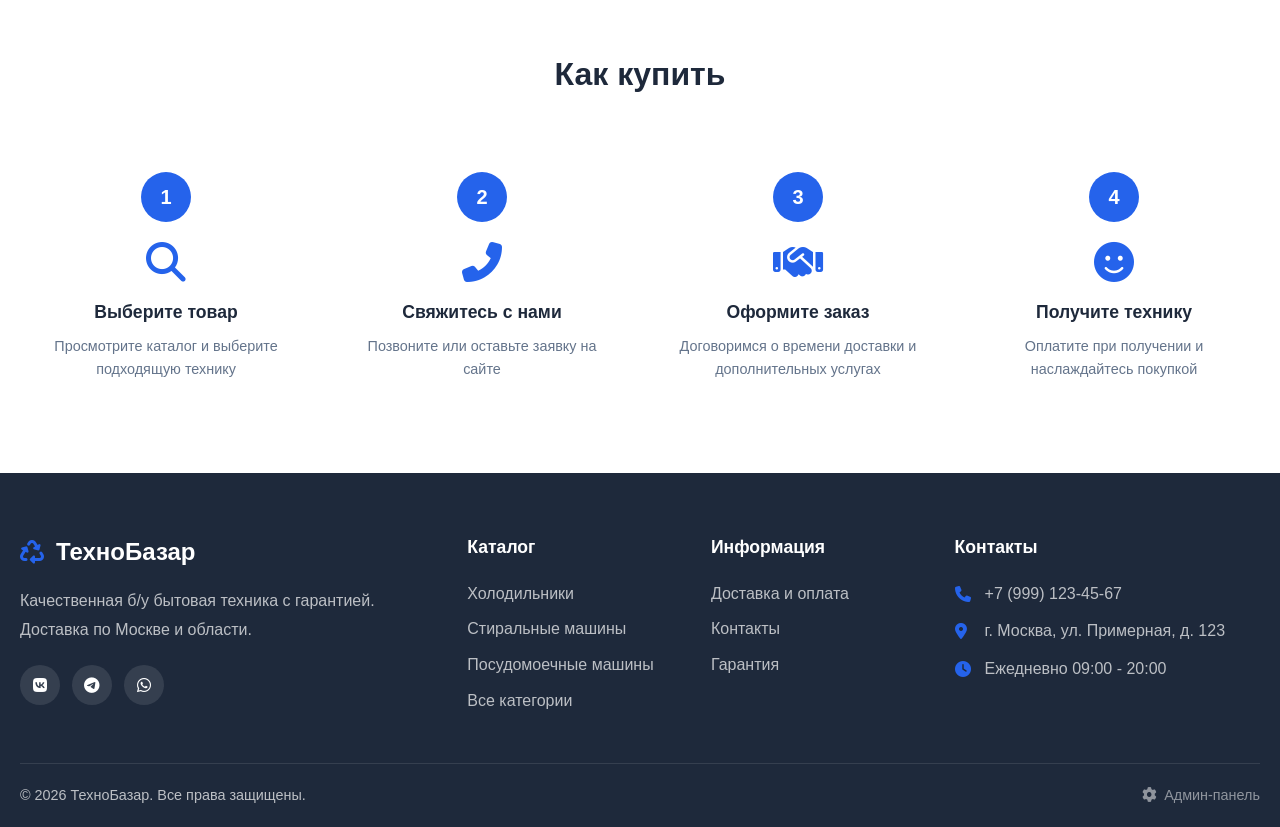
==== commit 16487dbf: "Обновлены даты на 2026 год" ====
--- a/index.html
+++ b/index.html
@@ -190,7 +190,7 @@
                 </div>
             </div>
             <div class="footer-bottom">
-                <p>&copy; 2024 ТехноБазар. Все права защищены.</p>
+                <p>&copy; 2026 ТехноБазар. Все права защищены.</p>
                 <a href="admin/" class="admin-link"><i class="fas fa-cog"></i> Админ-панель</a>
             </div>
         </div>
